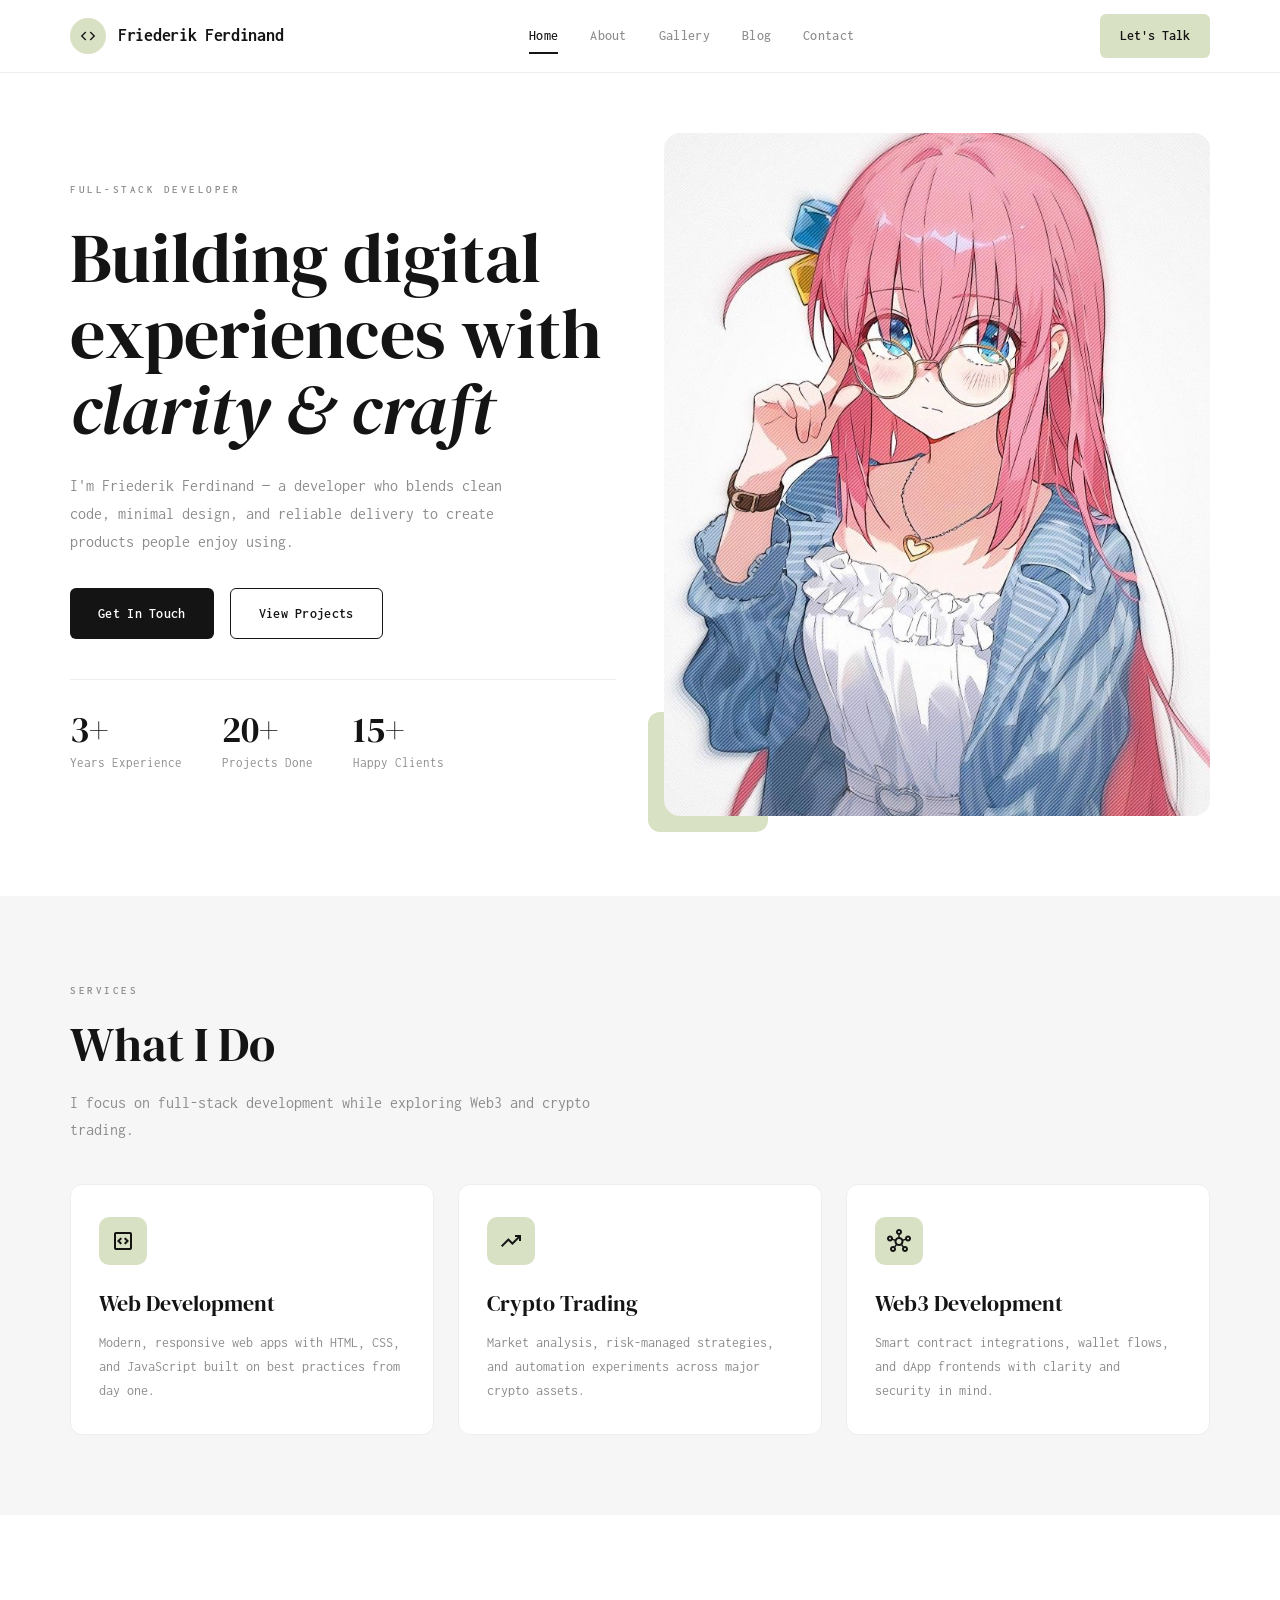
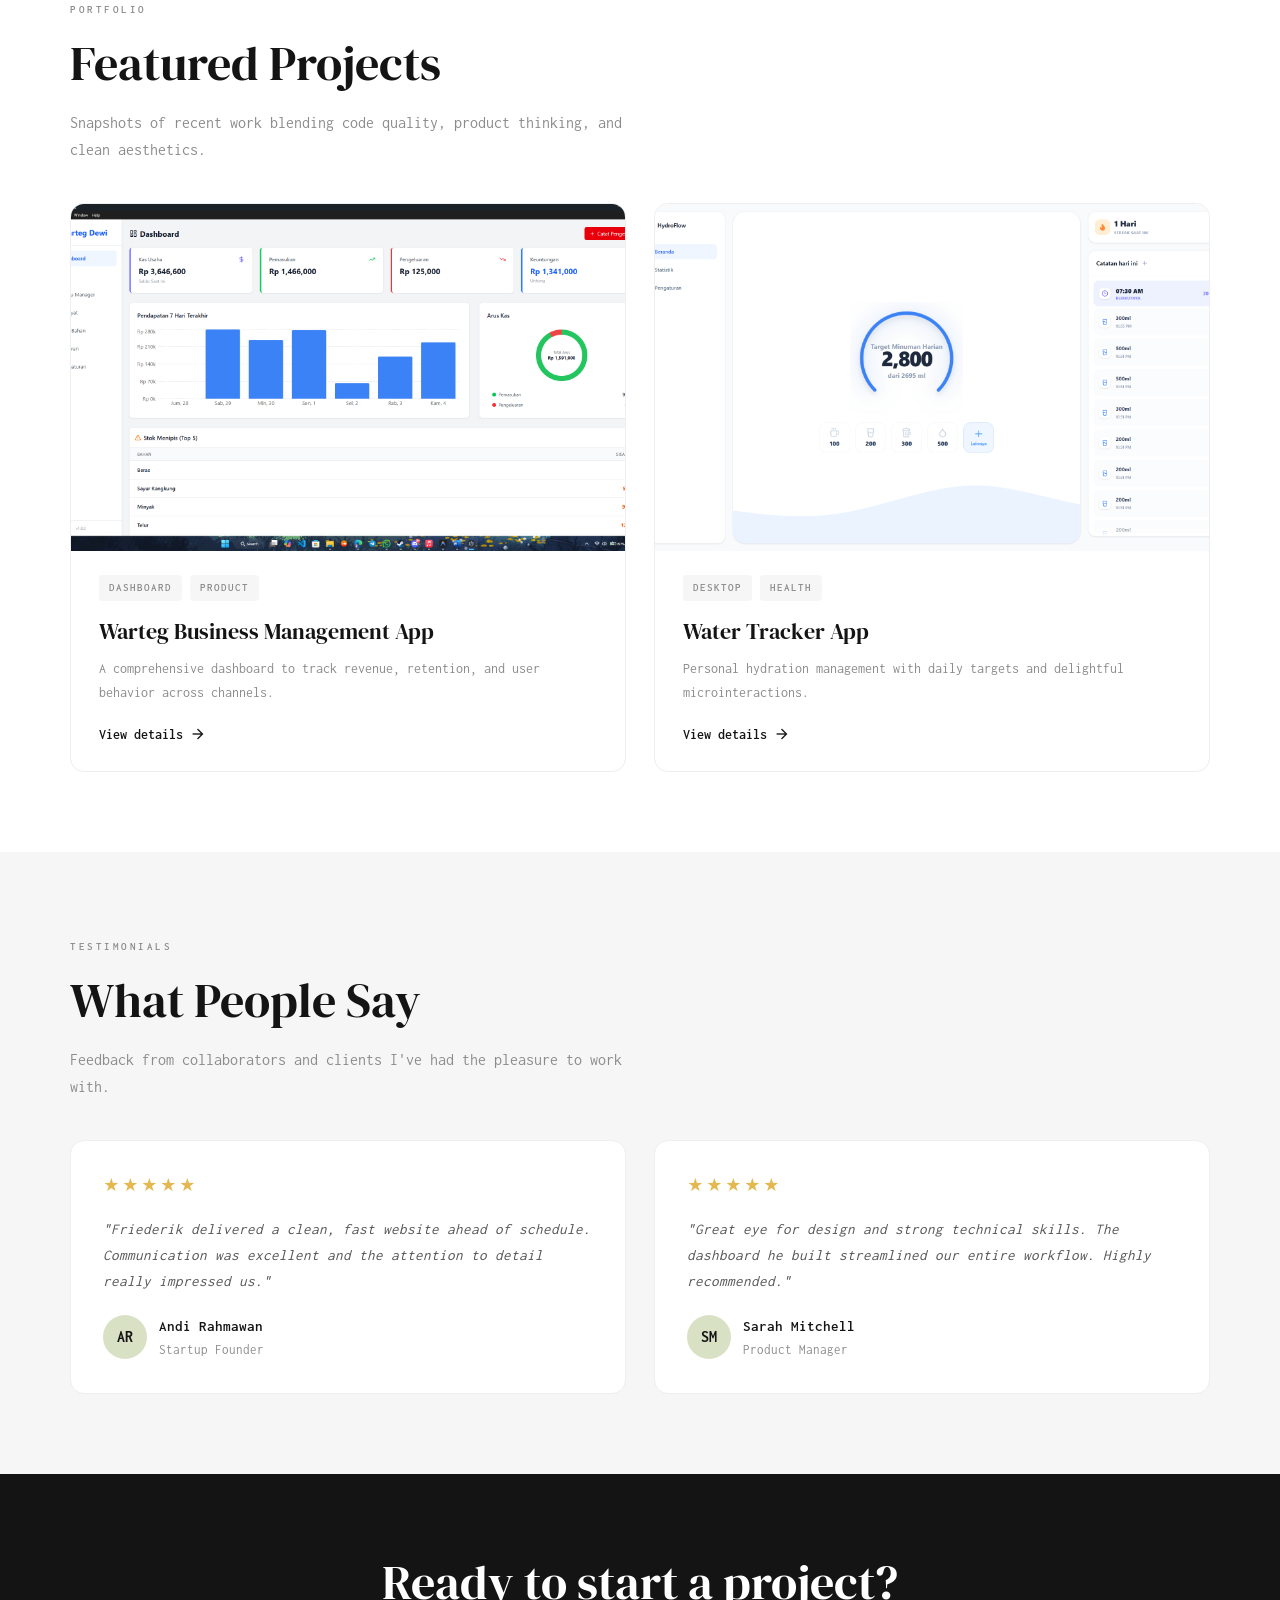
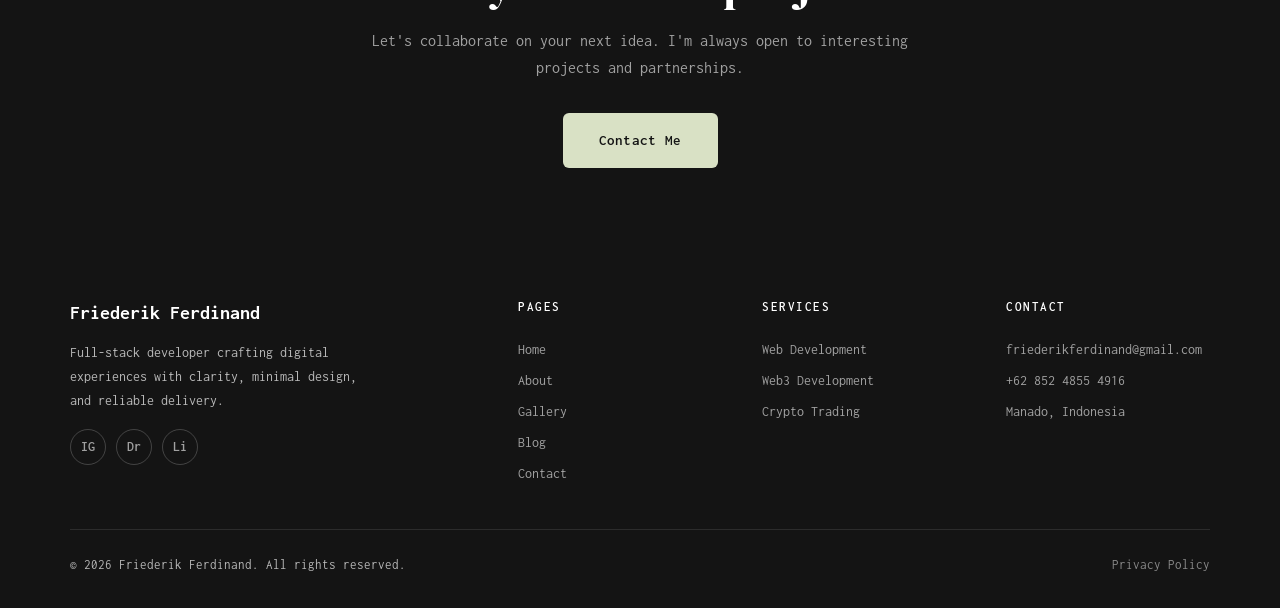
==== index.html @ 21c58048 "Upload" ====
<!DOCTYPE html>
<html lang="en">
<head>
  <meta charset="utf-8" />
  <meta name="viewport" content="width=device-width, initial-scale=1.0" />
  <title>Friederik Ferdinand — Full-Stack Developer</title>
  <link rel="preconnect" href="https://fonts.googleapis.com" />
  <link rel="preconnect" href="https://fonts.gstatic.com" crossorigin />
  <link href="https://fonts.googleapis.com/css2?family=DM+Serif+Display:ital@0;1&family=Inter:wght@300;400;500;600;700&family=Material+Symbols+Outlined:wght,FILL@400,0&display=swap" rel="stylesheet" />
  <link rel="stylesheet" href="css/style.css" />
</head>
<body>
  <div class="page">

    <!-- ── Header ── -->
    <header class="navbar" id="navbar">
      <div class="container bar">
        <a class="brand" href="index.html">
          <span class="logo-icon"><span class="material-symbols-outlined" style="font-size:18px">code</span></span>
          <span>Friederik Ferdinand</span>
        </a>
        <nav class="nav-links" id="nav-links">
          <a href="index.html">Home</a>
          <a href="about.html">About</a>
          <a href="gallery.html">Gallery</a>
          <a href="blog.html">Blog</a>
          <a href="contact.html">Contact</a>
        </nav>
        <div class="nav-right">
          <a class="nav-cta" href="contact.html">Let's Talk</a>
          <button class="nav-toggle" id="nav-toggle" aria-label="Menu">
            <span class="material-symbols-outlined">menu</span>
          </button>
        </div>
      </div>
    </header>

    <main>
      <!-- ── Hero ── -->
      <section class="hero">
        <div class="container hero-inner">
          <div class="hero-text animate-item" data-animate>
            <p class="hero-label">Full-Stack Developer</p>
            <h1 class="hero-title">Building digital<br>experiences with<br><em>clarity & craft</em></h1>
            <p class="hero-desc">I'm Friederik Ferdinand — a developer who blends clean code, minimal design, and reliable delivery to create products people enjoy using.</p>
            <div class="hero-actions">
              <a class="btn btn-primary" href="contact.html">Get In Touch</a>
              <a class="btn btn-outline" href="gallery.html">View Projects</a>
            </div>
            <div class="hero-stats">
              <div class="hero-stat animate-item" data-animate>
                <div class="num">3+</div>
                <div class="txt">Years Experience</div>
              </div>
              <div class="hero-stat animate-item" data-animate>
                <div class="num">20+</div>
                <div class="txt">Projects Done</div>
              </div>
              <div class="hero-stat animate-item" data-animate>
                <div class="num">15+</div>
                <div class="txt">Happy Clients</div>
              </div>
            </div>
          </div>
          <div class="hero-portrait animate-item" data-animate>
            <div class="img-wrap">
              <div class="img-bg" style="background-image: url('assets/img/Bocchi 2.jpg')"></div>
            </div>
            <div class="accent-block"></div>
          </div>
        </div>
      </section>

      <!-- ── What I Do ── -->
      <section class="section section--smoke" id="services">
        <div class="container">
          <p class="section-label animate-item" data-animate>Services</p>
          <h2 class="section-title animate-item" data-animate>What I Do</h2>
          <p class="section-subtitle animate-item" data-animate>I focus on full-stack development while exploring Web3 and crypto trading.</p>

          <div class="services-grid" style="margin-top:40px">
            <div class="service-card animate-item" data-animate>
              <div class="icon"><span class="material-symbols-outlined">code_blocks</span></div>
              <h3>Web Development</h3>
              <p>Modern, responsive web apps with HTML, CSS, and JavaScript built on best practices from day one.</p>
            </div>
            <div class="service-card animate-item" data-animate>
              <div class="icon"><span class="material-symbols-outlined">trending_up</span></div>
              <h3>Crypto Trading</h3>
              <p>Market analysis, risk-managed strategies, and automation experiments across major crypto assets.</p>
            </div>
            <div class="service-card animate-item" data-animate>
              <div class="icon"><span class="material-symbols-outlined">hub</span></div>
              <h3>Web3 Development</h3>
              <p>Smart contract integrations, wallet flows, and dApp frontends with clarity and security in mind.</p>
            </div>
          </div>
        </div>
      </section>

      <!-- ── Featured Projects ── -->
      <section class="section" id="projects">
        <div class="container">
          <p class="section-label animate-item" data-animate>Portfolio</p>
          <h2 class="section-title animate-item" data-animate>Featured Projects</h2>
          <p class="section-subtitle animate-item" data-animate>Snapshots of recent work blending code quality, product thinking, and clean aesthetics.</p>

          <div class="projects-grid" style="margin-top:40px">
            <div class="project-card animate-item" data-animate>
              <div class="project-thumb">
                <div class="thumb-bg" style="background-image: url('assets/img/Screenshot (341).png')"></div>
              </div>
              <div class="project-body">
                <div class="project-tags">
                  <span class="project-tag">Dashboard</span>
                  <span class="project-tag">Product</span>
                </div>
                <h3>Warteg Business Management App</h3>
                <p>A comprehensive dashboard to track revenue, retention, and user behavior across channels.</p>
                <a class="project-link" href="gallery.html">View details <span class="material-symbols-outlined" style="font-size:18px">arrow_forward</span></a>
              </div>
            </div>
            <div class="project-card animate-item" data-animate>
              <div class="project-thumb">
                <div class="thumb-bg" style="background-image: url('assets/img/Screenshot (384).png')"></div>
              </div>
              <div class="project-body">
                <div class="project-tags">
                  <span class="project-tag">Desktop</span>
                  <span class="project-tag">Health</span>
                </div>
                <h3>Water Tracker App</h3>
                <p>Personal hydration management with daily targets and delightful microinteractions.</p>
                <a class="project-link" href="gallery.html">View details <span class="material-symbols-outlined" style="font-size:18px">arrow_forward</span></a>
              </div>
            </div>
          </div>
        </div>
      </section>

      <!-- ── Testimonials ── -->
      <section class="section section--smoke" id="testimonials">
        <div class="container">
          <p class="section-label animate-item" data-animate>Testimonials</p>
          <h2 class="section-title animate-item" data-animate>What People Say</h2>
          <p class="section-subtitle animate-item" data-animate>Feedback from collaborators and clients I've had the pleasure to work with.</p>

          <div class="testimonials-grid" style="margin-top:40px">
            <div class="testimonial-card animate-item" data-animate>
              <div class="stars">★★★★★</div>
              <blockquote>"Friederik delivered a clean, fast website ahead of schedule. Communication was excellent and the attention to detail really impressed us."</blockquote>
              <div class="testimonial-author">
                <div class="avatar">AR</div>
                <div>
                  <div class="name">Andi Rahmawan</div>
                  <div class="role">Startup Founder</div>
                </div>
              </div>
            </div>
            <div class="testimonial-card animate-item" data-animate>
              <div class="stars">★★★★★</div>
              <blockquote>"Great eye for design and strong technical skills. The dashboard he built streamlined our entire workflow. Highly recommended."</blockquote>
              <div class="testimonial-author">
                <div class="avatar">SM</div>
                <div>
                  <div class="name">Sarah Mitchell</div>
                  <div class="role">Product Manager</div>
                </div>
              </div>
            </div>
          </div>
        </div>
      </section>

      <!-- ── CTA Banner ── -->
      <section class="cta-banner">
        <div class="container">
          <h2 class="section-title animate-item" data-animate>Ready to start a project?</h2>
          <p class="section-subtitle animate-item" data-animate>Let's collaborate on your next idea. I'm always open to interesting projects and partnerships.</p>
          <a class="btn btn-sage animate-item" data-animate href="contact.html">Contact Me</a>
        </div>
      </section>
    </main>

    <!-- ── Footer ── -->
    <footer class="footer">
      <div class="container">
        <div class="footer-inner">
          <div>
            <div class="footer-brand">Friederik Ferdinand</div>
            <p class="footer-desc">Full-stack developer crafting digital experiences with clarity, minimal design, and reliable delivery.</p>
            <div class="footer-social">
              <a href="https://instagram.com" aria-label="Instagram">IG</a>
              <a href="https://dribbble.com" aria-label="Dribbble">Dr</a>
              <a href="https://linkedin.com" aria-label="LinkedIn">Li</a>
            </div>
          </div>
          <div class="footer-col">
            <h4>Pages</h4>
            <a href="index.html">Home</a>
            <a href="about.html">About</a>
            <a href="gallery.html">Gallery</a>
            <a href="blog.html">Blog</a>
            <a href="contact.html">Contact</a>
          </div>
          <div class="footer-col">
            <h4>Services</h4>
            <a href="#">Web Development</a>
            <a href="#">Web3 Development</a>
            <a href="#">Crypto Trading</a>
          </div>
          <div class="footer-col">
            <h4>Contact</h4>
            <a href="mailto:friederikferdinand@gmail.com">friederikferdinand@gmail.com</a>
            <a href="tel:+6285248554916">+62 852 4855 4916</a>
            <a href="#">Manado, Indonesia</a>
          </div>
        </div>
        <div class="footer-bottom">
          <span>&copy; 2026 Friederik Ferdinand. All rights reserved.</span>
          <a href="#">Privacy Policy</a>
        </div>
      </div>
    </footer>

  </div>
  <script src="js/script.js"></script>
</body>
</html>
---- css/style.css ----
@import url("https://fonts.googleapis.com/css2?family=DM+Serif+Display:ital@0;1&family=Inconsolata:wght@300;400;500;600;700&family=Inter:wght@300;400;500;600;700&display=swap");

/* ── Palette ── */
:root {
  --white: #ffffff;
  --smoke: #f6f6f6;
  --sage: #d9e1c5;
  --sage-dark: #bcc7a3;
  --gray: #8c8c8c;
  --onyx: #141414;
  --font-serif: "DM Serif Display", Georgia, serif;
  --font-sans: "Inconsolata", "Inter", monospace;
}

/* ── Reset ── */
*,
*::before,
*::after {
  box-sizing: border-box;
  margin: 0;
  padding: 0;
}

html {
  scroll-behavior: smooth;
}

body {
  font-family: var(--font-sans);
  background: var(--white);
  color: var(--onyx);
  line-height: 1.65;
  -webkit-font-smoothing: antialiased;
}

a {
  text-decoration: none;
  color: inherit;
  transition: color 0.2s;
}

img {
  display: block;
  max-width: 100%;
  height: auto;
}

ul, ol { list-style: none; }

button {
  font-family: inherit;
  cursor: pointer;
}

.page {
  min-height: 100vh;
  display: flex;
  flex-direction: column;
}

/* ── Container ── */
.container {
  width: min(1140px, 90vw);
  margin: 0 auto;
}

/* ── Section ── */
.section {
  padding: 80px 0;
}

.section--smoke {
  background: var(--smoke);
}

.section-label {
  display: inline-block;
  font-size: 11px;
  font-weight: 600;
  letter-spacing: 2.5px;
  text-transform: uppercase;
  color: var(--gray);
  margin-bottom: 16px;
}

.section-title {
  font-family: var(--font-serif);
  font-size: clamp(32px, 4vw, 48px);
  font-weight: 400;
  line-height: 1.2;
  color: var(--onyx);
  margin-bottom: 16px;
}

.section-subtitle {
  color: var(--gray);
  font-size: 16px;
  max-width: 560px;
  line-height: 1.7;
}

/* ── Header / Navbar ── */
.navbar {
  position: sticky;
  top: 0;
  z-index: 100;
  background: var(--white);
  border-bottom: 1px solid #eee;
  transition: box-shadow 0.3s;
}

.navbar.scrolled {
  box-shadow: 0 2px 20px rgba(0,0,0,0.06);
}

.navbar .bar {
  display: flex;
  align-items: center;
  justify-content: space-between;
  height: 72px;
}

.brand {
  display: flex;
  align-items: center;
  gap: 12px;
  font-weight: 700;
  font-size: 18px;
  letter-spacing: -0.3px;
  color: var(--onyx);
}

.brand .logo-icon {
  width: 36px;
  height: 36px;
  background: var(--sage);
  border-radius: 50%;
  display: grid;
  place-items: center;
  font-size: 16px;
  color: var(--onyx);
}

.nav-links {
  display: flex;
  align-items: center;
  gap: 32px;
}

.nav-links a {
  font-size: 14px;
  font-weight: 500;
  color: var(--gray);
  letter-spacing: 0.3px;
  padding: 4px 0;
  position: relative;
  transition: color 0.2s;
}

.nav-links a::after {
  content: "";
  position: absolute;
  bottom: -2px;
  left: 0;
  width: 0;
  height: 1.5px;
  background: var(--onyx);
  transition: width 0.25s ease;
}

.nav-links a:hover,
.nav-links a.active {
  color: var(--onyx);
}

.nav-links a:hover::after,
.nav-links a.active::after {
  width: 100%;
}

.nav-right {
  display: flex;
  align-items: center;
  gap: 16px;
}

.nav-cta {
  display: inline-flex;
  align-items: center;
  gap: 6px;
  font-size: 14px;
  font-weight: 600;
  color: var(--onyx);
  background: var(--sage);
  border: none;
  border-radius: 6px;
  padding: 10px 20px;
  transition: background 0.2s;
}

.nav-cta:hover {
  background: var(--sage-dark);
}

.nav-toggle {
  display: none;
  background: none;
  border: 1px solid #eee;
  border-radius: 8px;
  width: 42px;
  height: 42px;
  align-items: center;
  justify-content: center;
  color: var(--onyx);
  font-size: 22px;
}

/* ── Hero ── */
.hero {
  padding: 60px 0 80px;
}

.hero-inner {
  display: grid;
  grid-template-columns: 1fr 1fr;
  gap: 48px;
  align-items: center;
}

.hero-label {
  display: inline-block;
  font-size: 11px;
  font-weight: 600;
  letter-spacing: 2.5px;
  text-transform: uppercase;
  color: var(--gray);
  margin-bottom: 20px;
}

.hero-title {
  font-family: var(--font-serif);
  font-size: clamp(40px, 5.5vw, 72px);
  font-weight: 400;
  line-height: 1.08;
  color: var(--onyx);
  margin-bottom: 24px;
}

.hero-title em {
  font-style: italic;
}

.hero-desc {
  color: var(--gray);
  font-size: 16px;
  line-height: 1.75;
  max-width: 460px;
  margin-bottom: 32px;
}

.hero-actions {
  display: flex;
  gap: 16px;
  flex-wrap: wrap;
}

.hero-portrait {
  position: relative;
}

.hero-portrait .img-wrap {
  position: relative;
  border-radius: 16px;
  overflow: hidden;
  aspect-ratio: 4 / 5;
  background: var(--smoke);
}

.hero-portrait .img-wrap .img-bg {
  width: 100%;
  height: 100%;
  background-size: cover;
  background-position: center;
}

.hero-portrait .accent-block {
  position: absolute;
  bottom: -16px;
  left: -16px;
  width: 120px;
  height: 120px;
  background: var(--sage);
  border-radius: 12px;
  z-index: -1;
}

.hero-stats {
  display: flex;
  gap: 40px;
  margin-top: 40px;
  padding-top: 32px;
  border-top: 1px solid #eee;
}

.hero-stat .num {
  font-family: var(--font-serif);
  font-size: 36px;
  color: var(--onyx);
  line-height: 1;
}

.hero-stat .txt {
  font-size: 13px;
  color: var(--gray);
  margin-top: 4px;
}

/* ── Buttons ── */
.btn {
  display: inline-flex;
  align-items: center;
  justify-content: center;
  gap: 8px;
  font-family: var(--font-sans);
  font-size: 14px;
  font-weight: 600;
  letter-spacing: 0.3px;
  padding: 13px 28px;
  border-radius: 6px;
  border: none;
  cursor: pointer;
  transition: all 0.2s ease;
}

.btn-primary {
  background: var(--onyx);
  color: var(--white);
}

.btn-primary:hover {
  background: #2a2a2a;
}

.btn-outline {
  background: transparent;
  color: var(--onyx);
  border: 1.5px solid var(--onyx);
}

.btn-outline:hover {
  background: var(--onyx);
  color: var(--white);
}

.btn-sage {
  background: var(--sage);
  color: var(--onyx);
}

.btn-sage:hover {
  background: var(--sage-dark);
}

/* ── Service cards ── */
.services-grid {
  display: grid;
  grid-template-columns: repeat(3, 1fr);
  gap: 24px;
}

.service-card {
  background: var(--white);
  border: 1px solid #eee;
  border-radius: 12px;
  padding: 32px 28px;
  transition: border-color 0.25s, transform 0.25s;
}

.service-card:hover {
  border-color: var(--sage);
  transform: translateY(-4px);
}

.service-card .icon {
  width: 48px;
  height: 48px;
  background: var(--sage);
  border-radius: 10px;
  display: grid;
  place-items: center;
  margin-bottom: 20px;
  color: var(--onyx);
  font-size: 22px;
}

.service-card h3 {
  font-family: var(--font-serif);
  font-size: 22px;
  font-weight: 400;
  margin-bottom: 10px;
}

.service-card p {
  color: var(--gray);
  font-size: 14px;
  line-height: 1.7;
}

/* ── Project cards ── */
.projects-grid {
  display: grid;
  grid-template-columns: repeat(2, 1fr);
  gap: 28px;
}

.project-card {
  background: var(--white);
  border: 1px solid #eee;
  border-radius: 14px;
  overflow: hidden;
  transition: border-color 0.25s, transform 0.25s;
}

.project-card:hover {
  border-color: var(--sage);
  transform: translateY(-4px);
}

.project-thumb {
  position: relative;
  aspect-ratio: 16 / 10;
  overflow: hidden;
  background: var(--smoke);
}

.project-thumb .thumb-bg {
  width: 100%;
  height: 100%;
  background-size: cover;
  background-position: center;
  transition: transform 0.4s;
}

.project-card:hover .project-thumb .thumb-bg {
  transform: scale(1.04);
}

.project-body {
  padding: 24px 28px;
}

.project-tags {
  display: flex;
  gap: 8px;
  margin-bottom: 12px;
}

.project-tag {
  font-size: 11px;
  font-weight: 600;
  letter-spacing: 1px;
  text-transform: uppercase;
  color: var(--gray);
  background: var(--smoke);
  padding: 4px 10px;
  border-radius: 4px;
}

.project-body h3 {
  font-family: var(--font-serif);
  font-size: 22px;
  font-weight: 400;
  margin-bottom: 8px;
}

.project-body p {
  color: var(--gray);
  font-size: 14px;
  line-height: 1.7;
  margin-bottom: 16px;
}

.project-link {
  display: inline-flex;
  align-items: center;
  gap: 6px;
  font-size: 14px;
  font-weight: 600;
  color: var(--onyx);
  transition: gap 0.2s;
}

.project-link:hover {
  gap: 10px;
}

/* ── Testimonials ── */
.testimonials-grid {
  display: grid;
  grid-template-columns: repeat(2, 1fr);
  gap: 28px;
}

.testimonial-card {
  background: var(--white);
  border: 1px solid #eee;
  border-radius: 14px;
  padding: 32px;
}

.testimonial-card .stars {
  color: #e4b84e;
  font-size: 16px;
  margin-bottom: 16px;
  letter-spacing: 2px;
}

.testimonial-card blockquote {
  font-size: 15px;
  line-height: 1.75;
  color: #555;
  margin-bottom: 20px;
  font-style: italic;
}

.testimonial-author {
  display: flex;
  align-items: center;
  gap: 12px;
}

.testimonial-author .avatar {
  width: 44px;
  height: 44px;
  border-radius: 50%;
  background: var(--sage);
  display: grid;
  place-items: center;
  font-weight: 700;
  font-size: 16px;
  color: var(--onyx);
}

.testimonial-author .name {
  font-weight: 600;
  font-size: 15px;
}

.testimonial-author .role {
  font-size: 13px;
  color: var(--gray);
}

/* ── CTA Banner ── */
.cta-banner {
  padding: 80px 0;
  background: var(--onyx);
  color: var(--white);
  text-align: center;
}

.cta-banner .section-title {
  color: var(--white);
}

.cta-banner .section-subtitle {
  color: rgba(255,255,255,0.6);
  margin: 0 auto 32px;
}

.cta-banner .btn-sage {
  font-size: 15px;
  padding: 15px 36px;
}

/* ── About page ── */
.about-section {
  padding-top: 120px;
}

.about-intro {
  display: grid;
  grid-template-columns: 5fr 6fr;
  gap: 60px;
  align-items: start;
}

.about-img {
  position: relative;
}

.about-img img {
  display: block;
  width: 100%;
  max-width: 480px;
  border-radius: 0;
  position: relative;
  z-index: 1;
}

.about-img-accent {
  position: absolute;
  bottom: -20px;
  right: -20px;
  width: 55%;
  height: 55%;
  background: var(--sage);
  z-index: 0;
  border-radius: 0;
}

.about-heading {
  font-family: var(--font-serif);
  font-size: clamp(36px, 5vw, 56px);
  font-weight: 400;
  line-height: 1.1;
  margin-bottom: 24px;
}

.about-subtitle {
  font-size: 16px;
  margin-bottom: 12px;
  letter-spacing: 0.3px;
}

.about-lead {
  color: var(--gray);
  font-size: 15px;
  line-height: 1.75;
  margin-bottom: 24px;
}

.about-skills {
  display: flex;
  flex-wrap: wrap;
  gap: 8px 24px;
  align-items: center;
  margin-bottom: 24px;
  padding: 16px 0;
  border-top: 1px solid #eee;
  border-bottom: 1px solid #eee;
}

.skill-label {
  font-weight: 600;
  font-size: 14px;
  margin-right: 8px;
}

.skill-item {
  display: inline-flex;
  align-items: center;
  gap: 4px;
  font-size: 14px;
  color: var(--onyx);
}

.skill-check {
  font-size: 18px;
  color: var(--sage-dark);
}

.about-desc {
  color: var(--gray);
  font-size: 15px;
  line-height: 1.75;
  margin-bottom: 32px;
}

.about-actions {
  display: flex;
  gap: 14px;
  flex-wrap: wrap;
}

/* ── Horizontal Timeline ── */
.htimeline {
  display: grid;
  grid-template-columns: repeat(4, 1fr);
  gap: 32px;
}

.htimeline-item {
  border-top: 2px solid #e0e0e0;
  padding-top: 20px;
}

.ht-label {
  font-size: 11px;
  font-weight: 600;
  letter-spacing: 2px;
  text-transform: uppercase;
  color: var(--gray);
  margin-bottom: 12px;
}

.ht-year {
  font-family: var(--font-serif);
  font-size: clamp(40px, 5vw, 64px);
  font-weight: 400;
  color: var(--sage-dark);
  line-height: 1;
  margin-bottom: 12px;
}

.ht-title {
  font-family: var(--font-serif);
  font-size: 18px;
  font-weight: 400;
  margin-bottom: 10px;
}

.ht-desc {
  font-size: 14px;
  color: var(--gray);
  line-height: 1.7;
}

/* ── Blog page ── */
.blog-grid {
  display: grid;
  grid-template-columns: repeat(3, 1fr);
  gap: 28px;
}

.blog-card {
  background: var(--white);
  border: 1px solid #eee;
  border-radius: 14px;
  overflow: hidden;
  display: flex;
  flex-direction: column;
  transition: border-color 0.25s, transform 0.25s;
}

.blog-card:hover {
  border-color: var(--sage);
  transform: translateY(-4px);
}

.blog-card .thumb {
  aspect-ratio: 16 / 10;
  overflow: hidden;
  background: var(--smoke);
}

.blog-card .thumb .thumb-bg {
  width: 100%;
  height: 100%;
  background-size: cover;
  background-position: center;
  transition: transform 0.4s;
}

.blog-card:hover .thumb .thumb-bg {
  transform: scale(1.04);
}

.blog-card .body {
  padding: 22px 24px;
  flex: 1;
  display: flex;
  flex-direction: column;
}

.blog-card .meta {
  display: flex;
  align-items: center;
  gap: 10px;
  font-size: 12px;
  color: var(--gray);
  margin-bottom: 10px;
}

.blog-card .meta .dot {
  width: 4px;
  height: 4px;
  border-radius: 50%;
  background: #ccc;
}

.blog-card .tag {
  display: inline-block;
  font-size: 11px;
  font-weight: 600;
  letter-spacing: 1px;
  text-transform: uppercase;
  color: var(--onyx);
  background: var(--sage);
  padding: 3px 10px;
  border-radius: 4px;
  margin-bottom: 12px;
  width: fit-content;
}

.blog-card h3 {
  font-family: var(--font-serif);
  font-size: 20px;
  font-weight: 400;
  margin-bottom: 8px;
  line-height: 1.3;
}

.blog-card .desc {
  color: var(--gray);
  font-size: 14px;
  line-height: 1.7;
  margin-bottom: 16px;
}

.blog-card .read-more {
  margin-top: auto;
  display: inline-flex;
  align-items: center;
  gap: 6px;
  font-size: 14px;
  font-weight: 600;
  color: var(--onyx);
  transition: gap 0.2s;
}

.blog-card .read-more:hover {
  gap: 10px;
}

/* ── Search & Filters ── */
.filter-bar {
  display: flex;
  gap: 16px;
  flex-wrap: wrap;
  align-items: center;
  margin-bottom: 32px;
}

.search-wrap {
  position: relative;
  flex: 1;
  min-width: 240px;
}

.search-wrap .material-symbols-outlined {
  position: absolute;
  left: 14px;
  top: 50%;
  transform: translateY(-50%);
  color: var(--gray);
  font-size: 20px;
}

.search-wrap input {
  width: 100%;
  padding: 12px 16px 12px 44px;
  border: 1px solid #eee;
  border-radius: 8px;
  font-family: var(--font-sans);
  font-size: 14px;
  color: var(--onyx);
  background: var(--white);
  transition: border-color 0.2s;
}

.search-wrap input:focus {
  outline: none;
  border-color: var(--sage-dark);
}

.chip-row {
  display: flex;
  flex-wrap: wrap;
  gap: 8px;
}

.chip {
  font-family: var(--font-sans);
  font-size: 13px;
  font-weight: 500;
  padding: 8px 18px;
  border: 1px solid #eee;
  border-radius: 999px;
  background: var(--white);
  color: var(--gray);
  cursor: pointer;
  transition: all 0.2s;
}

.chip:hover {
  border-color: var(--sage);
  color: var(--onyx);
}

.chip.active {
  background: var(--sage);
  border-color: var(--sage);
  color: var(--onyx);
  font-weight: 600;
}

/* ── Gallery ── */
.gallery-grid {
  display: grid;
  grid-template-columns: repeat(auto-fill, minmax(280px, 1fr));
  gap: 20px;
}

.gallery-item {
  position: relative;
  border-radius: 12px;
  overflow: hidden;
  aspect-ratio: 4 / 3;
  background: var(--smoke);
  cursor: pointer;
  transition: transform 0.3s;
}

.gallery-item:hover {
  transform: translateY(-4px);
}

.gallery-item img {
  width: 100%;
  height: 100%;
  object-fit: cover;
  transition: transform 0.4s;
}

.gallery-item:hover img {
  transform: scale(1.05);
}

.gallery-caption {
  position: absolute;
  bottom: 0;
  left: 0;
  right: 0;
  padding: 16px;
  background: linear-gradient(transparent, rgba(0,0,0,0.6));
  color: var(--white);
  font-size: 14px;
  font-weight: 600;
}

/* ── Contact ── */
.contact-grid {
  display: grid;
  grid-template-columns: 1fr 1fr;
  gap: 48px;
  align-items: start;
}

.contact-info h2 {
  font-family: var(--font-serif);
  font-size: clamp(28px, 3.5vw, 40px);
  font-weight: 400;
  margin-bottom: 16px;
}

.contact-info .lead {
  color: var(--gray);
  font-size: 16px;
  line-height: 1.75;
  margin-bottom: 32px;
}

.contact-detail {
  display: flex;
  align-items: center;
  gap: 14px;
  padding: 16px 0;
  border-bottom: 1px solid #eee;
}

.contact-detail:first-of-type {
  border-top: 1px solid #eee;
}

.contact-detail .cd-icon {
  width: 42px;
  height: 42px;
  flex-shrink: 0;
  background: var(--sage);
  border-radius: 10px;
  display: grid;
  place-items: center;
  font-size: 20px;
  color: var(--onyx);
}

.contact-detail .cd-label {
  font-size: 12px;
  font-weight: 600;
  text-transform: uppercase;
  letter-spacing: 1px;
  color: var(--gray);
}

.contact-detail .cd-value {
  font-size: 15px;
  font-weight: 500;
  color: var(--onyx);
}

.contact-form {
  background: var(--smoke);
  border-radius: 14px;
  padding: 36px;
}

.form-grid {
  display: grid;
  gap: 18px;
}

.form-grid label {
  display: block;
  font-size: 13px;
  font-weight: 600;
  color: var(--onyx);
  margin-bottom: 6px;
}

.input {
  width: 100%;
  padding: 13px 16px;
  border: 1px solid #e0e0e0;
  border-radius: 8px;
  font-family: var(--font-sans);
  font-size: 14px;
  color: var(--onyx);
  background: var(--white);
  transition: border-color 0.2s;
}

.input:focus {
  outline: none;
  border-color: var(--sage-dark);
  box-shadow: 0 0 0 3px rgba(217,225,197,0.3);
}

textarea.input {
  resize: vertical;
  min-height: 100px;
}

.alert {
  margin-top: 12px;
  padding: 12px 16px;
  border-radius: 8px;
  font-weight: 600;
  font-size: 14px;
  display: none;
}

/* ── Footer ── */
.footer {
  margin-top: auto;
  background: var(--onyx);
  color: rgba(255,255,255,0.7);
  padding: 48px 0 32px;
}

.footer-inner {
  display: grid;
  grid-template-columns: 2fr 1fr 1fr 1fr;
  gap: 40px;
  margin-bottom: 40px;
}

.footer-brand {
  font-size: 20px;
  font-weight: 700;
  color: var(--white);
  margin-bottom: 12px;
}

.footer-desc {
  font-size: 14px;
  line-height: 1.7;
  max-width: 300px;
}

.footer-col h4 {
  font-size: 13px;
  font-weight: 600;
  color: var(--white);
  margin-bottom: 16px;
  text-transform: uppercase;
  letter-spacing: 1.5px;
}

.footer-col a {
  display: block;
  font-size: 14px;
  color: rgba(255,255,255,0.6);
  padding: 4px 0;
  transition: color 0.2s;
}

.footer-col a:hover {
  color: var(--sage);
}

.footer-social {
  display: flex;
  gap: 10px;
  margin-top: 16px;
}

.footer-social a {
  width: 36px;
  height: 36px;
  border-radius: 50%;
  border: 1px solid rgba(255,255,255,0.2);
  display: grid;
  place-items: center;
  font-size: 14px;
  font-weight: 600;
  color: rgba(255,255,255,0.6);
  transition: all 0.2s;
}

.footer-social a:hover {
  background: var(--sage);
  border-color: var(--sage);
  color: var(--onyx);
}

.footer-bottom {
  border-top: 1px solid rgba(255,255,255,0.1);
  padding-top: 24px;
  display: flex;
  justify-content: space-between;
  align-items: center;
  font-size: 13px;
}

.footer-bottom a {
  color: rgba(255,255,255,0.5);
}

.footer-bottom a:hover {
  color: var(--sage);
}

/* ── Page header banner ── */
.page-header {
  background: var(--smoke);
  padding: 48px 0;
  text-align: center;
}

.page-header h1 {
  font-family: var(--font-serif);
  font-size: clamp(32px, 4vw, 48px);
  font-weight: 400;
  margin-bottom: 8px;
}

.page-header p {
  color: var(--gray);
  font-size: 16px;
}

/* ── Animations ── */
.animate-item {
  opacity: 0;
  transform: translateY(24px);
  transition: opacity 0.6s ease, transform 0.6s ease;
}

.animate-item.is-visible {
  opacity: 1;
  transform: translateY(0);
}

.hidden {
  display: none !important;
}

/* ── Responsive ── */
@media (max-width: 960px) {
  .hero-inner { grid-template-columns: 1fr; gap: 40px; }
  .hero-portrait { max-width: 400px; }
  .services-grid { grid-template-columns: 1fr; }
  .projects-grid { grid-template-columns: 1fr; }
  .testimonials-grid { grid-template-columns: 1fr; }
  .about-intro { grid-template-columns: 1fr; gap: 40px; }
  .about-img { max-width: 400px; }
  .htimeline { grid-template-columns: 1fr 1fr; }
  .contact-grid { grid-template-columns: 1fr; }
  .blog-grid { grid-template-columns: 1fr; }
  .footer-inner { grid-template-columns: 1fr 1fr; gap: 32px; }

  .nav-links {
    position: fixed;
    top: 72px;
    left: 0;
    right: 0;
    background: var(--white);
    flex-direction: column;
    padding: 24px;
    gap: 16px;
    border-bottom: 1px solid #eee;
    box-shadow: 0 8px 24px rgba(0,0,0,0.08);
    display: none;
    z-index: 99;
  }

  .nav-links.open { display: flex; }
  .nav-cta { display: none; }
  .nav-toggle { display: inline-flex; }
}

@media (max-width: 720px) {
  .section { padding: 56px 0; }
  .hero { padding: 40px 0 56px; }
  .hero-stats { flex-wrap: wrap; gap: 24px; }
  .footer-inner { grid-template-columns: 1fr; gap: 28px; }
  .footer-bottom { flex-direction: column; gap: 8px; text-align: center; }

  .htimeline { grid-template-columns: 1fr; }

  .gallery-grid { grid-template-columns: 1fr 1fr; }
  .filter-bar { flex-direction: column; align-items: stretch; }
}

@media (max-width: 480px) {
  .gallery-grid { grid-template-columns: 1fr; }
}
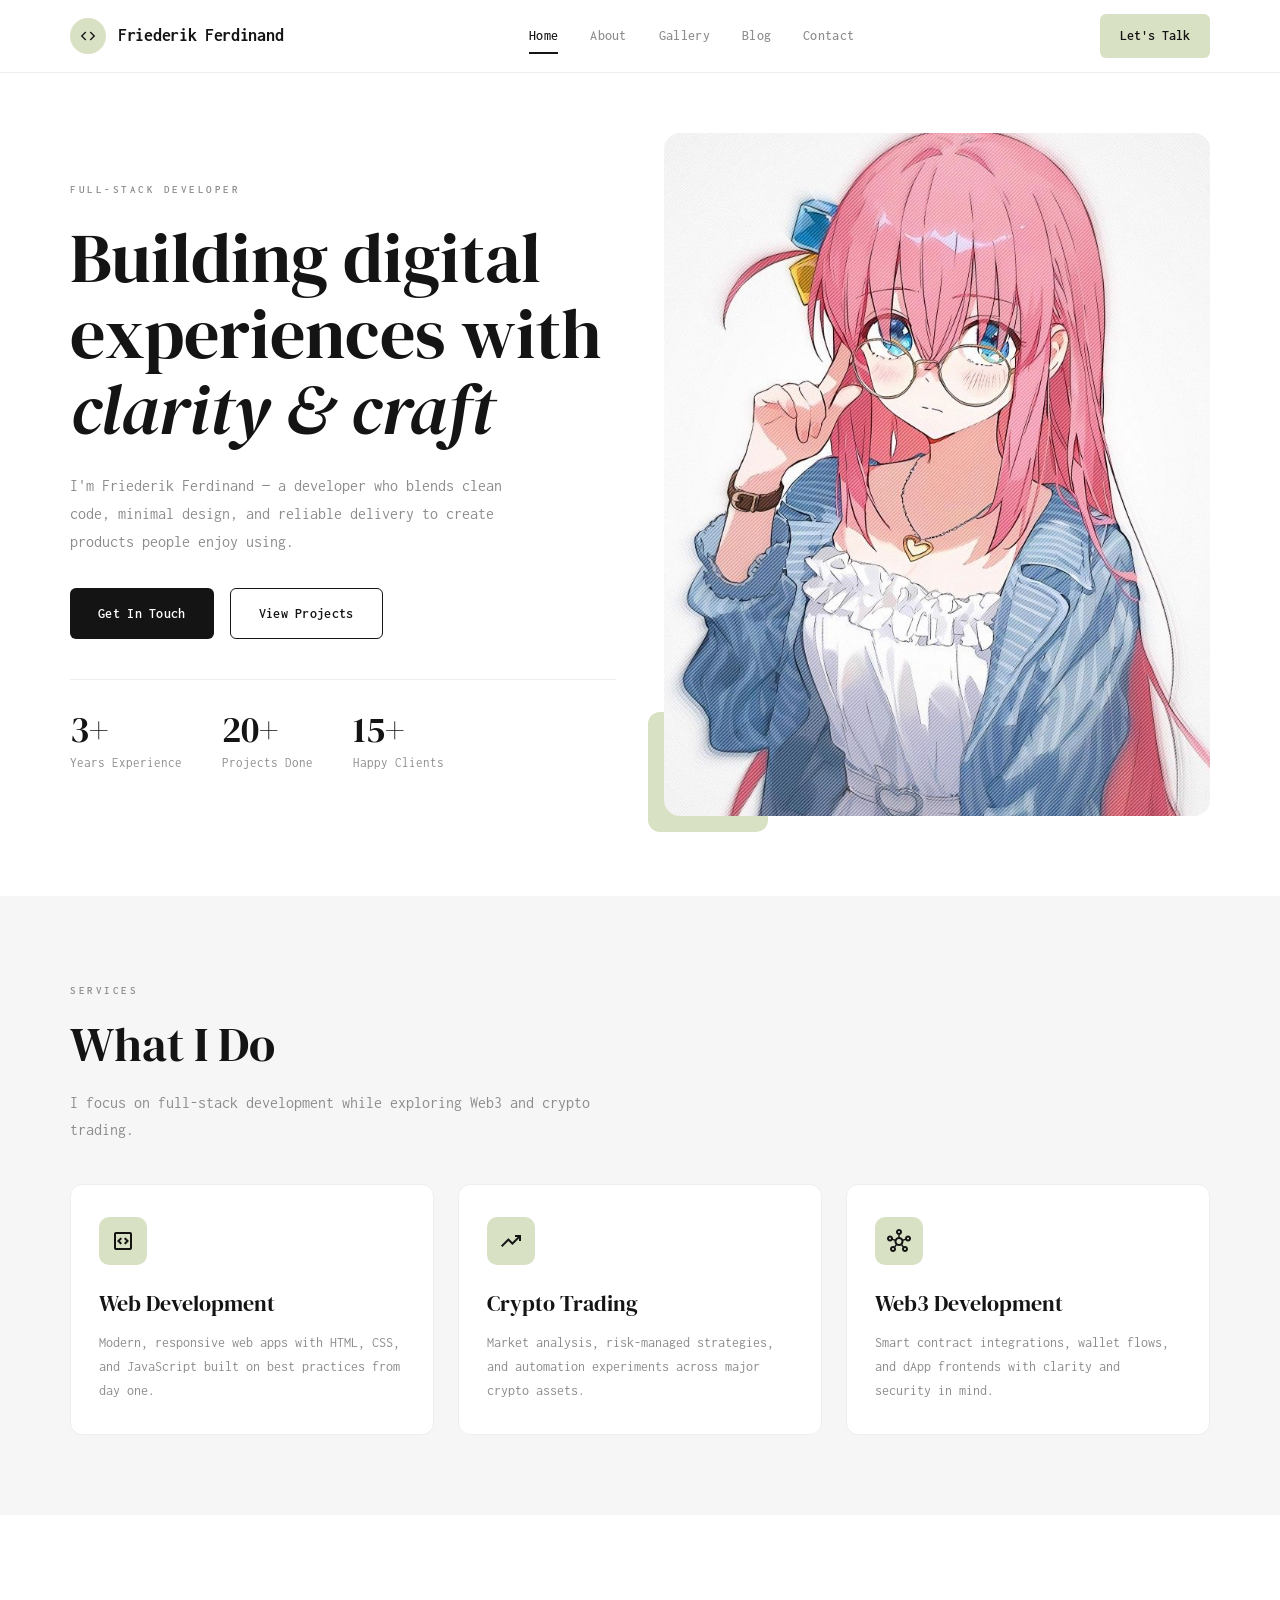
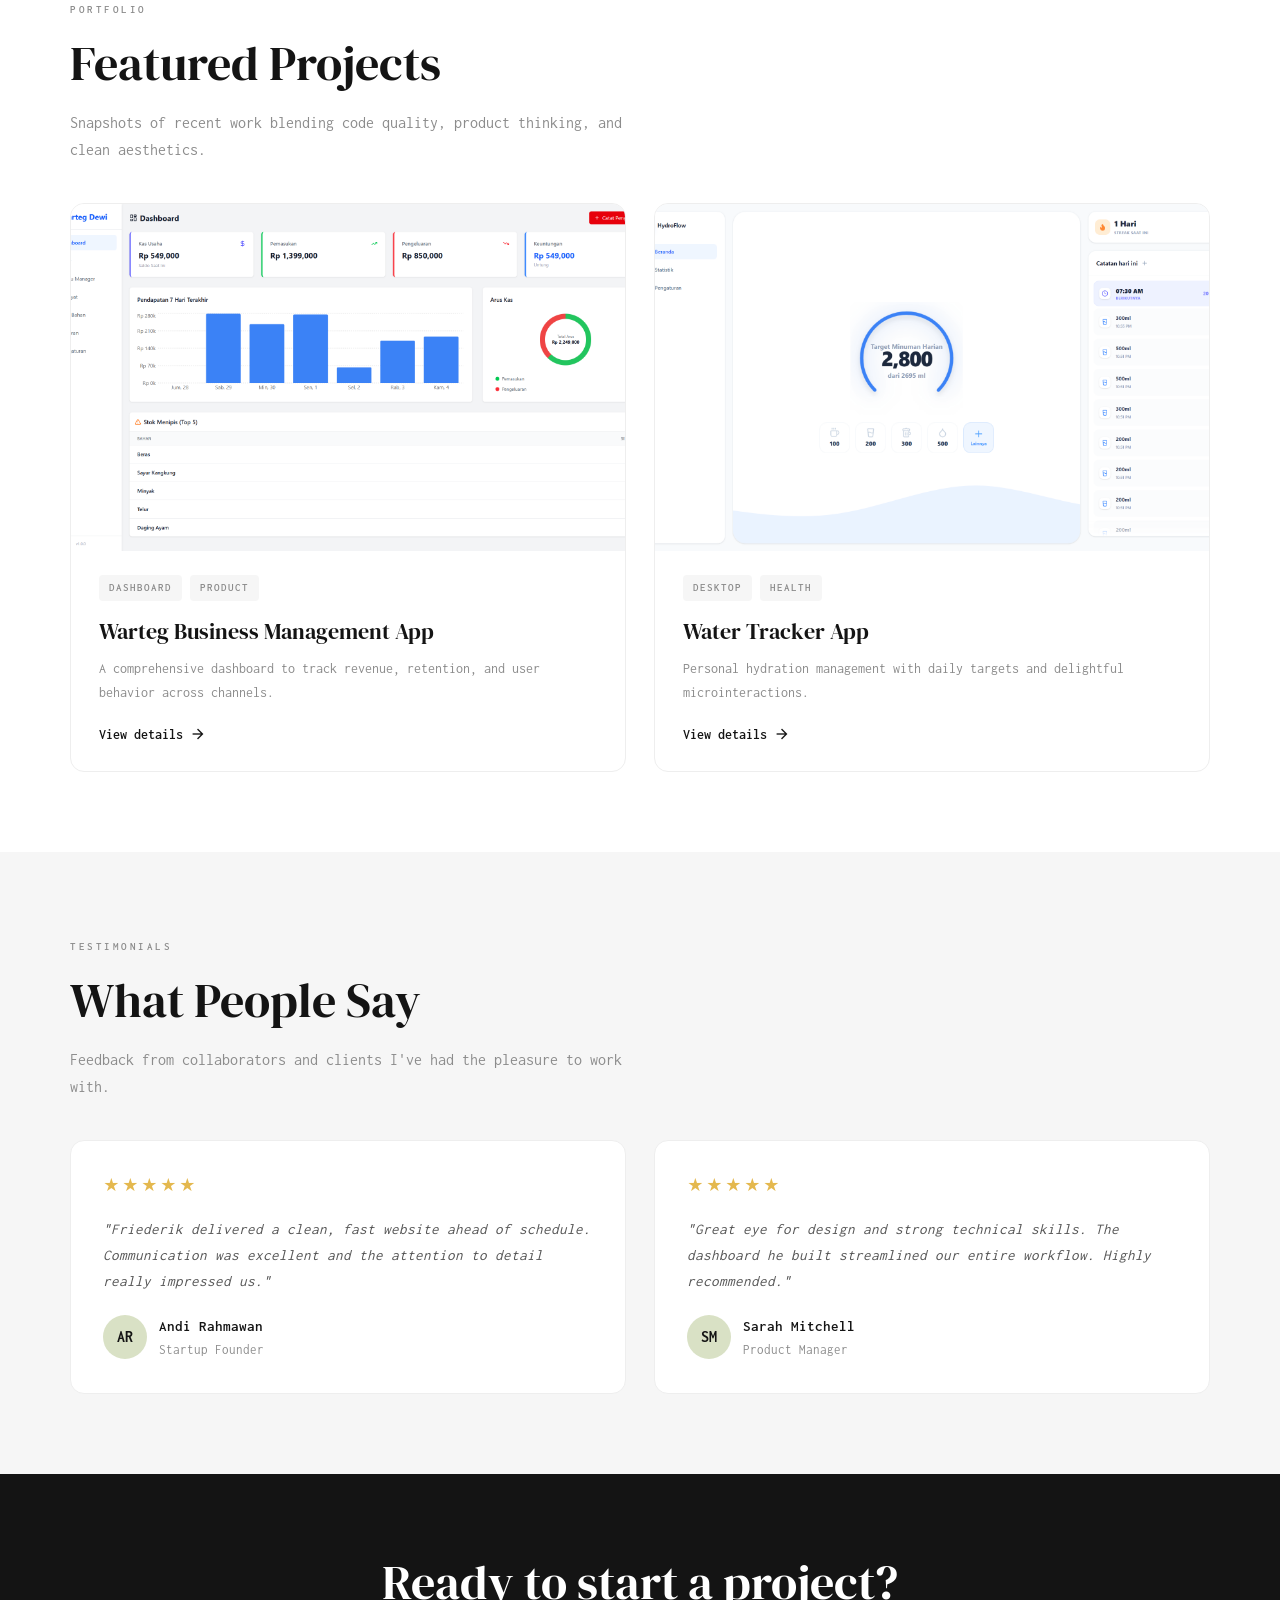
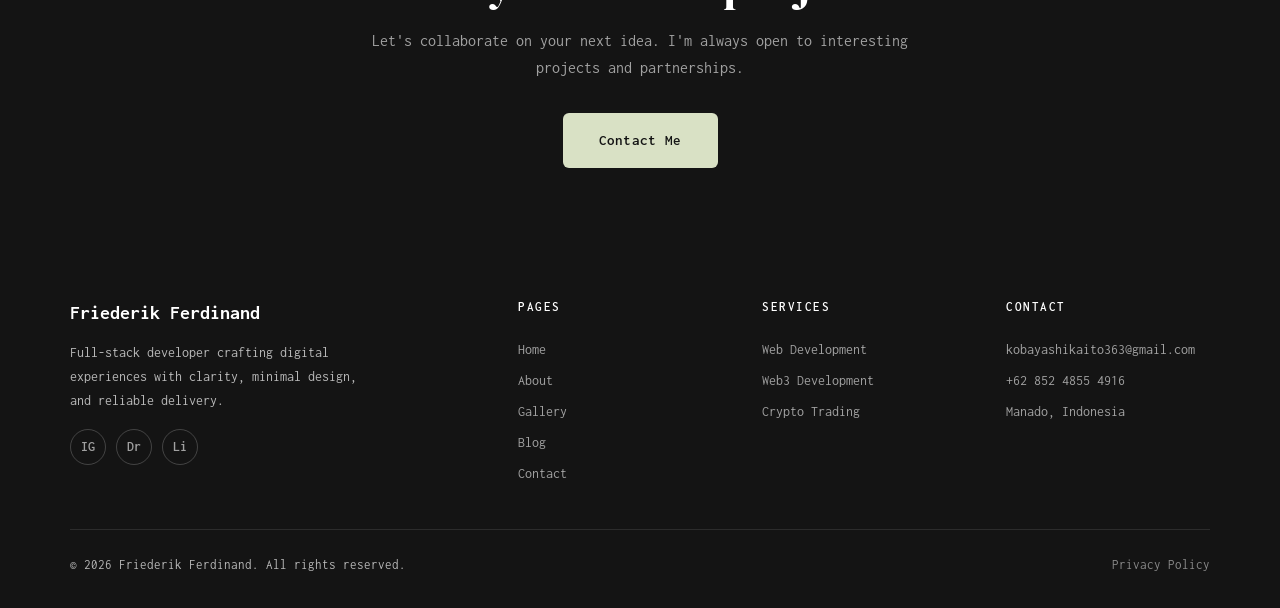
==== commit cadf5c37: "Update Features" ====
--- a/index.html
+++ b/index.html
@@ -108,7 +108,7 @@
           <div class="projects-grid" style="margin-top:40px">
             <div class="project-card animate-item" data-animate>
               <div class="project-thumb">
-                <div class="thumb-bg" style="background-image: url('assets/img/Screenshot (341).png')"></div>
+                <div class="thumb-bg" style="background-image: url('assets/img/Product2.png')"></div>
               </div>
               <div class="project-body">
                 <div class="project-tags">
@@ -122,7 +122,7 @@
             </div>
             <div class="project-card animate-item" data-animate>
               <div class="project-thumb">
-                <div class="thumb-bg" style="background-image: url('assets/img/Screenshot (384).png')"></div>
+                <div class="thumb-bg" style="background-image: url('assets/img/Product3.png')"></div>
               </div>
               <div class="project-body">
                 <div class="project-tags">
@@ -211,7 +211,7 @@
           </div>
           <div class="footer-col">
             <h4>Contact</h4>
-            <a href="mailto:friederikferdinand@gmail.com">friederikferdinand@gmail.com</a>
+            <a href="mailto:kobayashikaito363@gmail.com">kobayashikaito363@gmail.com</a>
             <a href="tel:+6285248554916">+62 852 4855 4916</a>
             <a href="#">Manado, Indonesia</a>
           </div>
@@ -227,3 +227,4 @@
   <script src="js/script.js"></script>
 </body>
 </html>
+
--- a/css/style.css
+++ b/css/style.css
@@ -215,6 +215,53 @@
   font-size: 22px;
 }
 
+.nav-toggle .material-symbols-outlined {
+  display: block;
+  width: 18px;
+  height: 2px;
+  background: currentColor;
+  border-radius: 999px;
+  font-size: 0;
+  line-height: 0;
+  color: inherit;
+  position: relative;
+  transition: background-color 0.2s ease, transform 0.28s ease;
+}
+
+.nav-toggle .material-symbols-outlined::before,
+.nav-toggle .material-symbols-outlined::after {
+  content: "";
+  position: absolute;
+  left: 0;
+  width: 18px;
+  height: 2px;
+  background: currentColor;
+  border-radius: 999px;
+  transition: transform 0.28s ease, top 0.28s ease, opacity 0.2s ease;
+}
+
+.nav-toggle .material-symbols-outlined::before {
+  top: -6px;
+}
+
+.nav-toggle .material-symbols-outlined::after {
+  top: 6px;
+}
+
+.nav-toggle.is-active .material-symbols-outlined {
+  background-color: transparent;
+}
+
+.nav-toggle.is-active .material-symbols-outlined::before {
+  top: 0;
+  transform: rotate(45deg);
+}
+
+.nav-toggle.is-active .material-symbols-outlined::after {
+  top: 0;
+  transform: rotate(-45deg);
+}
+
 /* ── Hero ── */
 .hero {
   padding: 60px 0 80px;
@@ -939,6 +986,115 @@
   font-weight: 600;
 }
 
+body.modal-open {
+  overflow: hidden;
+}
+
+.gallery-modal {
+  position: fixed;
+  inset: 0;
+  z-index: 999;
+  display: grid;
+  place-items: center;
+  opacity: 0;
+  visibility: hidden;
+  pointer-events: none;
+  transition: opacity 0.28s ease;
+}
+
+.gallery-modal.is-visible {
+  visibility: visible;
+  pointer-events: auto;
+}
+
+.gallery-modal.open {
+  opacity: 1;
+}
+
+.gallery-modal__backdrop {
+  position: absolute;
+  inset: 0;
+  background: rgba(8, 8, 8, 0.72);
+  backdrop-filter: blur(2px);
+  opacity: 0;
+  transition: opacity 0.3s ease;
+}
+
+.gallery-modal__panel {
+  position: relative;
+  width: min(920px, 92vw);
+  max-height: 88vh;
+  background: var(--white);
+  border-radius: 14px;
+  overflow: hidden;
+  box-shadow: 0 20px 50px rgba(0, 0, 0, 0.35);
+  z-index: 1;
+  transform: translateY(18px) scale(0.965);
+  opacity: 0;
+  transition: transform 0.34s cubic-bezier(0.22, 1, 0.36, 1), opacity 0.3s ease;
+}
+
+.gallery-modal.open .gallery-modal__backdrop {
+  opacity: 1;
+}
+
+.gallery-modal.open .gallery-modal__panel {
+  transform: translateY(0) scale(1);
+  opacity: 1;
+}
+
+.gallery-modal__close {
+  position: absolute;
+  top: 12px;
+  right: 12px;
+  width: 36px;
+  height: 36px;
+  border: 1px solid #ddd;
+  border-radius: 999px;
+  background: rgba(255, 255, 255, 0.96);
+  color: var(--onyx);
+  font-size: 24px;
+  line-height: 1;
+  display: grid;
+  place-items: center;
+  z-index: 2;
+}
+
+.gallery-modal__image {
+  width: 100%;
+  max-height: min(65vh, 640px);
+  object-fit: cover;
+  background: var(--smoke);
+}
+
+.gallery-modal__meta {
+  padding: 18px 20px 22px;
+}
+
+.gallery-modal__category {
+  font-size: 12px;
+  text-transform: uppercase;
+  letter-spacing: 1.2px;
+  color: var(--gray);
+  margin-bottom: 8px;
+}
+
+.gallery-modal__title {
+  font-family: var(--font-serif);
+  font-size: clamp(24px, 3vw, 34px);
+  font-weight: 400;
+  line-height: 1.2;
+  color: var(--onyx);
+}
+
+.gallery-modal__description {
+  margin-top: 10px;
+  color: var(--gray);
+  font-size: 15px;
+  line-height: 1.7;
+  max-width: 72ch;
+}
+
 /* ── Contact ── */
 .contact-grid {
   display: grid;
@@ -1158,6 +1314,105 @@
 .page-header p {
   color: var(--gray);
   font-size: 16px;
+}
+
+/* ── Article page ── */
+.article-section {
+  padding-top: 48px;
+}
+
+.article-layout {
+  max-width: 860px;
+}
+
+.article-backlink {
+  display: inline-flex;
+  align-items: center;
+  gap: 8px;
+  margin-bottom: 24px;
+  color: var(--gray);
+  font-size: 14px;
+  font-weight: 600;
+  transition: gap 0.2s ease, color 0.2s ease;
+}
+
+.article-backlink:hover {
+  gap: 12px;
+  color: var(--onyx);
+}
+
+.article-hero {
+  margin-bottom: 24px;
+}
+
+.article-hero__image {
+  width: 100%;
+  aspect-ratio: 16 / 9;
+  border-radius: 18px;
+  background-color: var(--smoke);
+  background-size: cover;
+  background-position: center;
+}
+
+.article-meta-row {
+  display: flex;
+  flex-wrap: wrap;
+  justify-content: space-between;
+  gap: 16px;
+  align-items: center;
+  margin-bottom: 28px;
+  padding-bottom: 20px;
+  border-bottom: 1px solid #eee;
+}
+
+.article-tag {
+  display: inline-block;
+  font-size: 11px;
+  font-weight: 600;
+  letter-spacing: 1px;
+  text-transform: uppercase;
+  color: var(--onyx);
+  background: var(--sage);
+  padding: 5px 10px;
+  border-radius: 4px;
+}
+
+.article-meta {
+  display: flex;
+  align-items: center;
+  gap: 10px;
+  color: var(--gray);
+  font-size: 13px;
+}
+
+.article-meta .dot {
+  width: 4px;
+  height: 4px;
+  border-radius: 50%;
+  background: #ccc;
+}
+
+.article-content {
+  color: #3a3a3a;
+  font-size: 16px;
+  line-height: 1.85;
+}
+
+.article-content h2 {
+  font-family: var(--font-serif);
+  font-size: clamp(26px, 3vw, 34px);
+  font-weight: 400;
+  line-height: 1.2;
+  margin: 34px 0 12px;
+  color: var(--onyx);
+}
+
+.article-content p + p {
+  margin-top: 14px;
+}
+
+.article-empty-state {
+  text-align: center;
 }
 
 /* ── Animations ── */
@@ -1201,11 +1456,22 @@
     gap: 16px;
     border-bottom: 1px solid #eee;
     box-shadow: 0 8px 24px rgba(0,0,0,0.08);
-    display: none;
+    display: flex;
+    opacity: 0;
+    visibility: hidden;
+    pointer-events: none;
+    transform: translateY(-12px);
+    transition: opacity 0.24s ease, transform 0.24s ease, visibility 0.24s ease;
     z-index: 99;
   }
 
-  .nav-links.open { display: flex; }
+  .nav-links.open {
+    opacity: 1;
+    visibility: visible;
+    pointer-events: auto;
+    transform: translateY(0);
+  }
+
   .nav-cta { display: none; }
   .nav-toggle { display: inline-flex; }
 }
@@ -1221,6 +1487,7 @@
 
   .gallery-grid { grid-template-columns: 1fr 1fr; }
   .filter-bar { flex-direction: column; align-items: stretch; }
+  .article-meta-row { align-items: flex-start; }
 }
 
 @media (max-width: 480px) {
